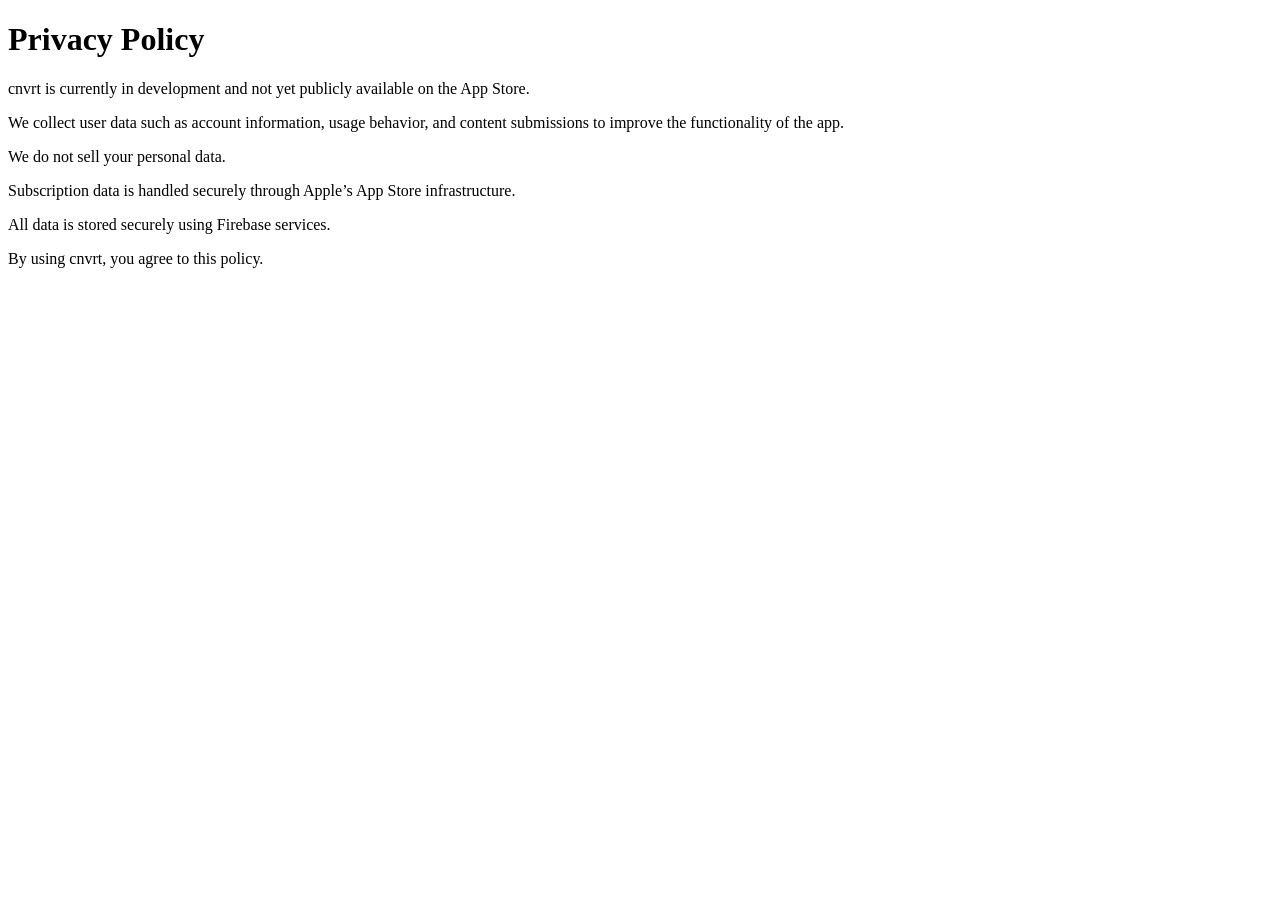
==== privacy.html @ 60baad24 "Rename Privacy.html to privacy.html" ====
<!DOCTYPE html>
<html>
<head>
	<title>Privacy Policy - cnvrt</title>
</head>
<body>
	<h1>Privacy Policy</h1>

	<p>cnvrt is currently in development and not yet publicly available on the App Store.</p>

	<p>We collect user data such as account information, usage behavior, and content submissions to improve the functionality of the app.</p>

	<p>We do not sell your personal data.</p>

	<p>Subscription data is handled securely through Apple’s App Store infrastructure.</p>

	<p>All data is stored securely using Firebase services.</p>

	<p>By using cnvrt, you agree to this policy.</p>
</body>
</html>
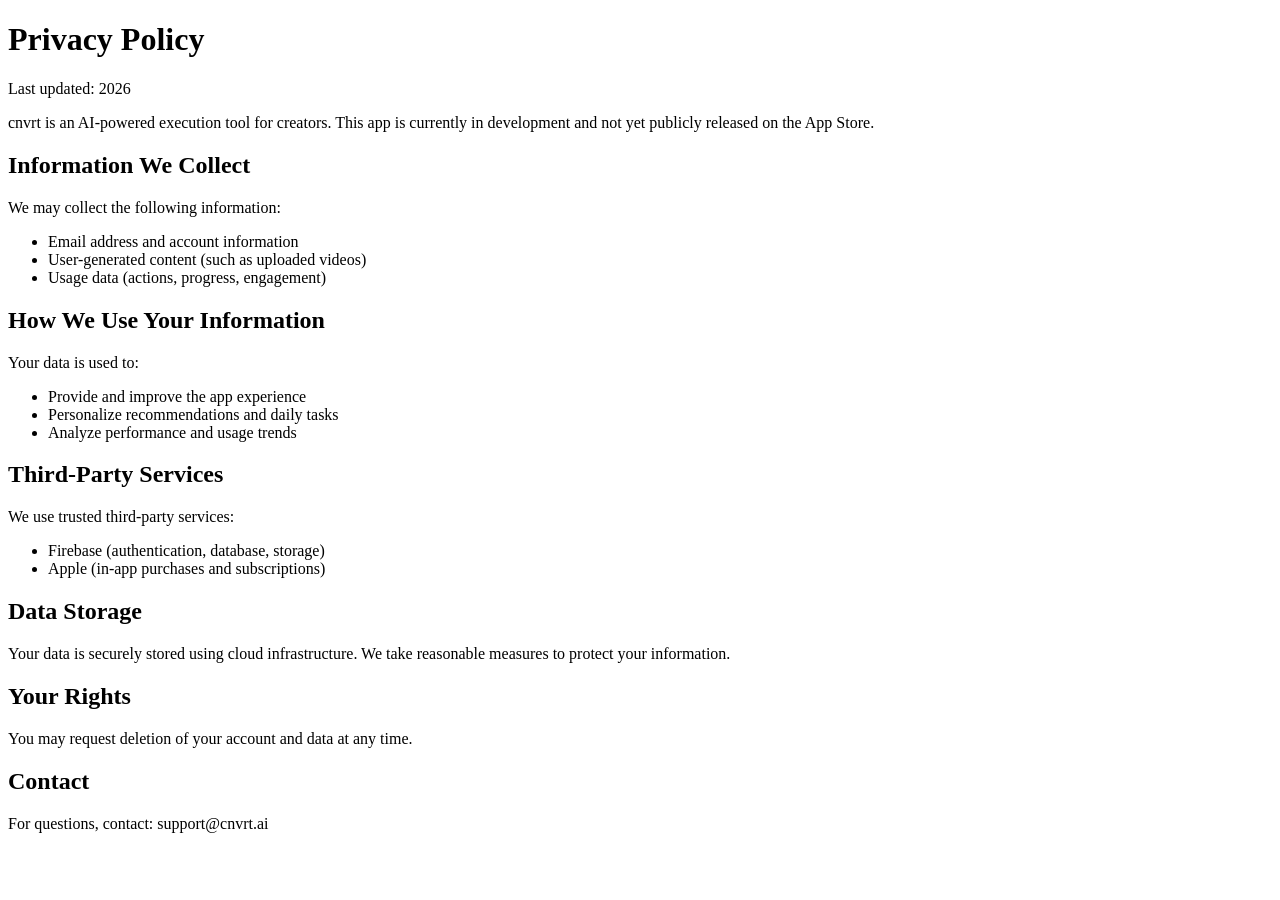
==== commit 17d4067d: "Revise privacy policy with updated information Updated the privacy policy to include more detailed i" ====
--- a/privacy.html
+++ b/privacy.html
@@ -4,18 +4,50 @@
 	<title>Privacy Policy - cnvrt</title>
 </head>
 <body>
-	<h1>Privacy Policy</h1>
 
-	<p>cnvrt is currently in development and not yet publicly available on the App Store.</p>
+<h1>Privacy Policy</h1>
 
-	<p>We collect user data such as account information, usage behavior, and content submissions to improve the functionality of the app.</p>
+<p>Last updated: 2026</p>
 
-	<p>We do not sell your personal data.</p>
+<p>cnvrt is an AI-powered execution tool for creators. This app is currently in development and not yet publicly released on the App Store.</p>
 
-	<p>Subscription data is handled securely through Apple’s App Store infrastructure.</p>
+<h2>Information We Collect</h2>
 
-	<p>All data is stored securely using Firebase services.</p>
+<p>We may collect the following information:</p>
+<ul>
+	<li>Email address and account information</li>
+	<li>User-generated content (such as uploaded videos)</li>
+	<li>Usage data (actions, progress, engagement)</li>
+</ul>
 
-	<p>By using cnvrt, you agree to this policy.</p>
+<h2>How We Use Your Information</h2>
+
+<p>Your data is used to:</p>
+<ul>
+	<li>Provide and improve the app experience</li>
+	<li>Personalize recommendations and daily tasks</li>
+	<li>Analyze performance and usage trends</li>
+</ul>
+
+<h2>Third-Party Services</h2>
+
+<p>We use trusted third-party services:</p>
+<ul>
+	<li>Firebase (authentication, database, storage)</li>
+	<li>Apple (in-app purchases and subscriptions)</li>
+</ul>
+
+<h2>Data Storage</h2>
+
+<p>Your data is securely stored using cloud infrastructure. We take reasonable measures to protect your information.</p>
+
+<h2>Your Rights</h2>
+
+<p>You may request deletion of your account and data at any time.</p>
+
+<h2>Contact</h2>
+
+<p>For questions, contact: support@cnvrt.ai</p>
+
 </body>
 </html>
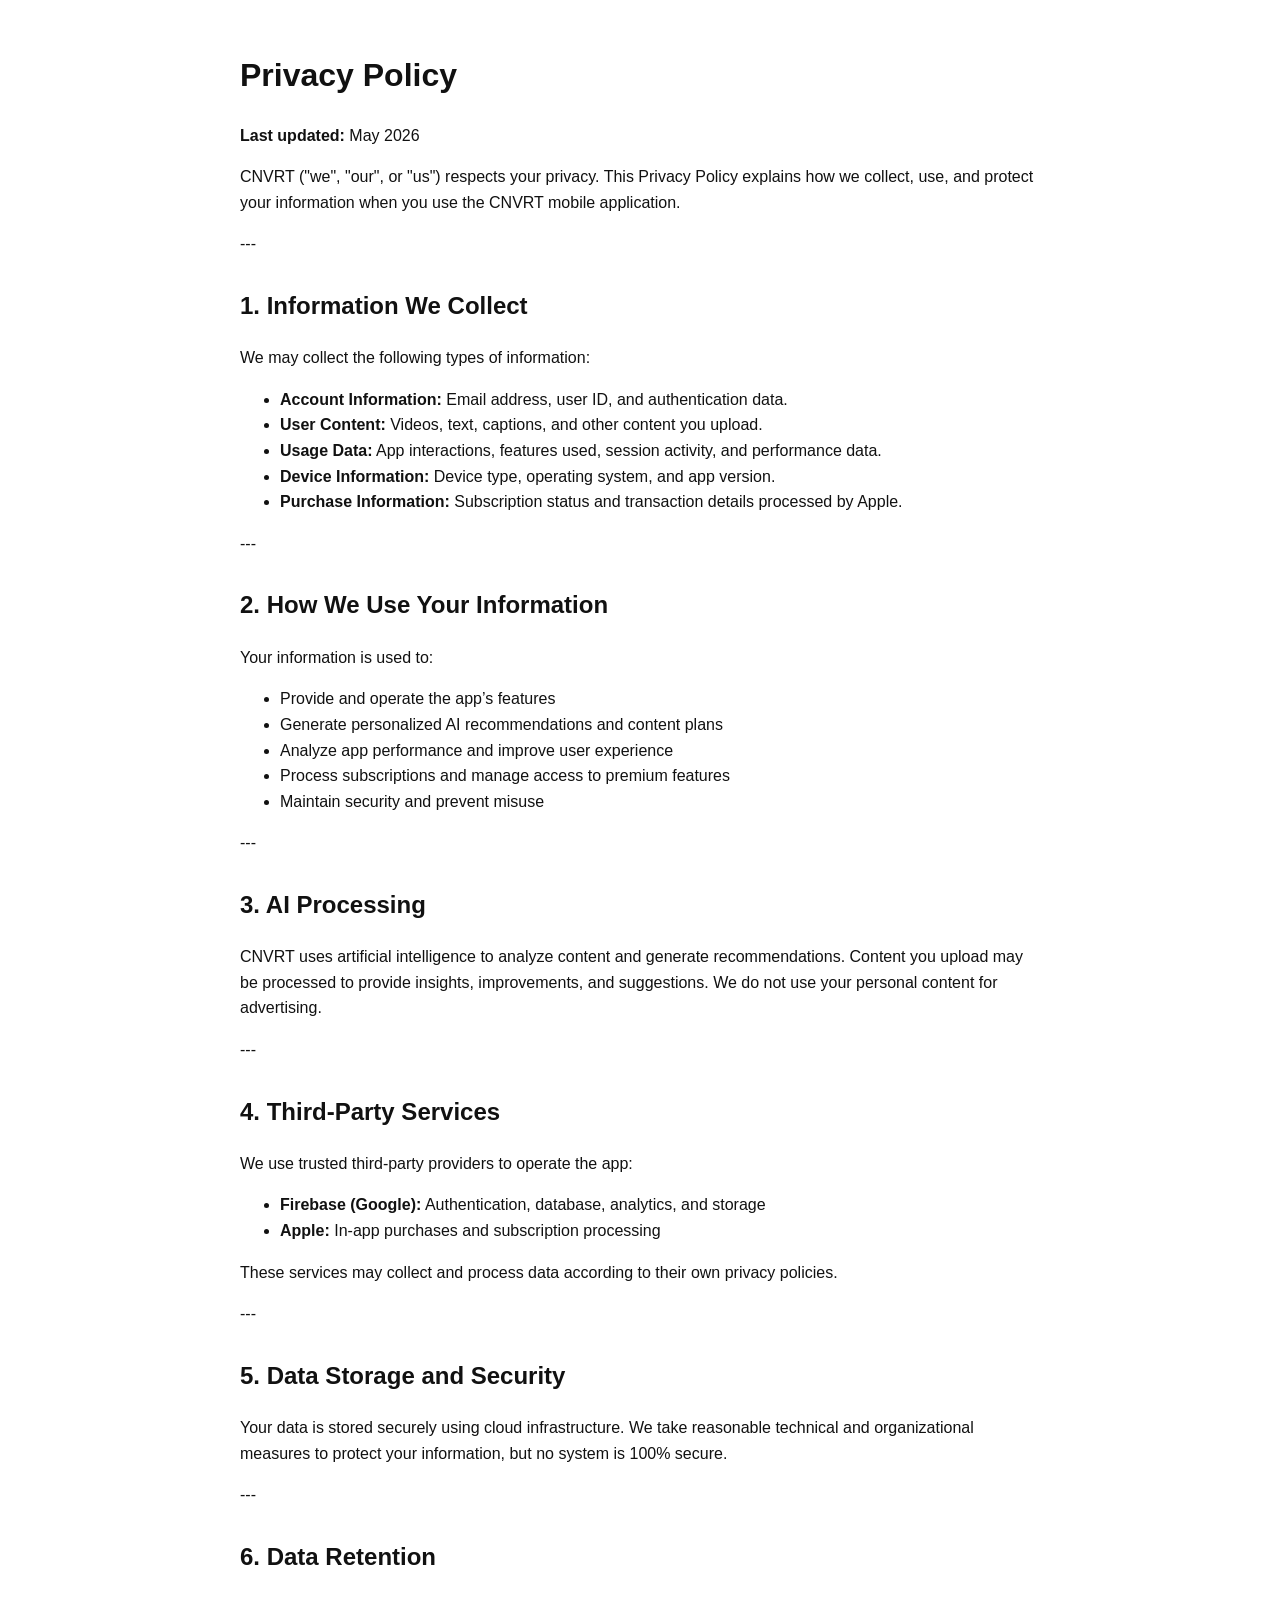
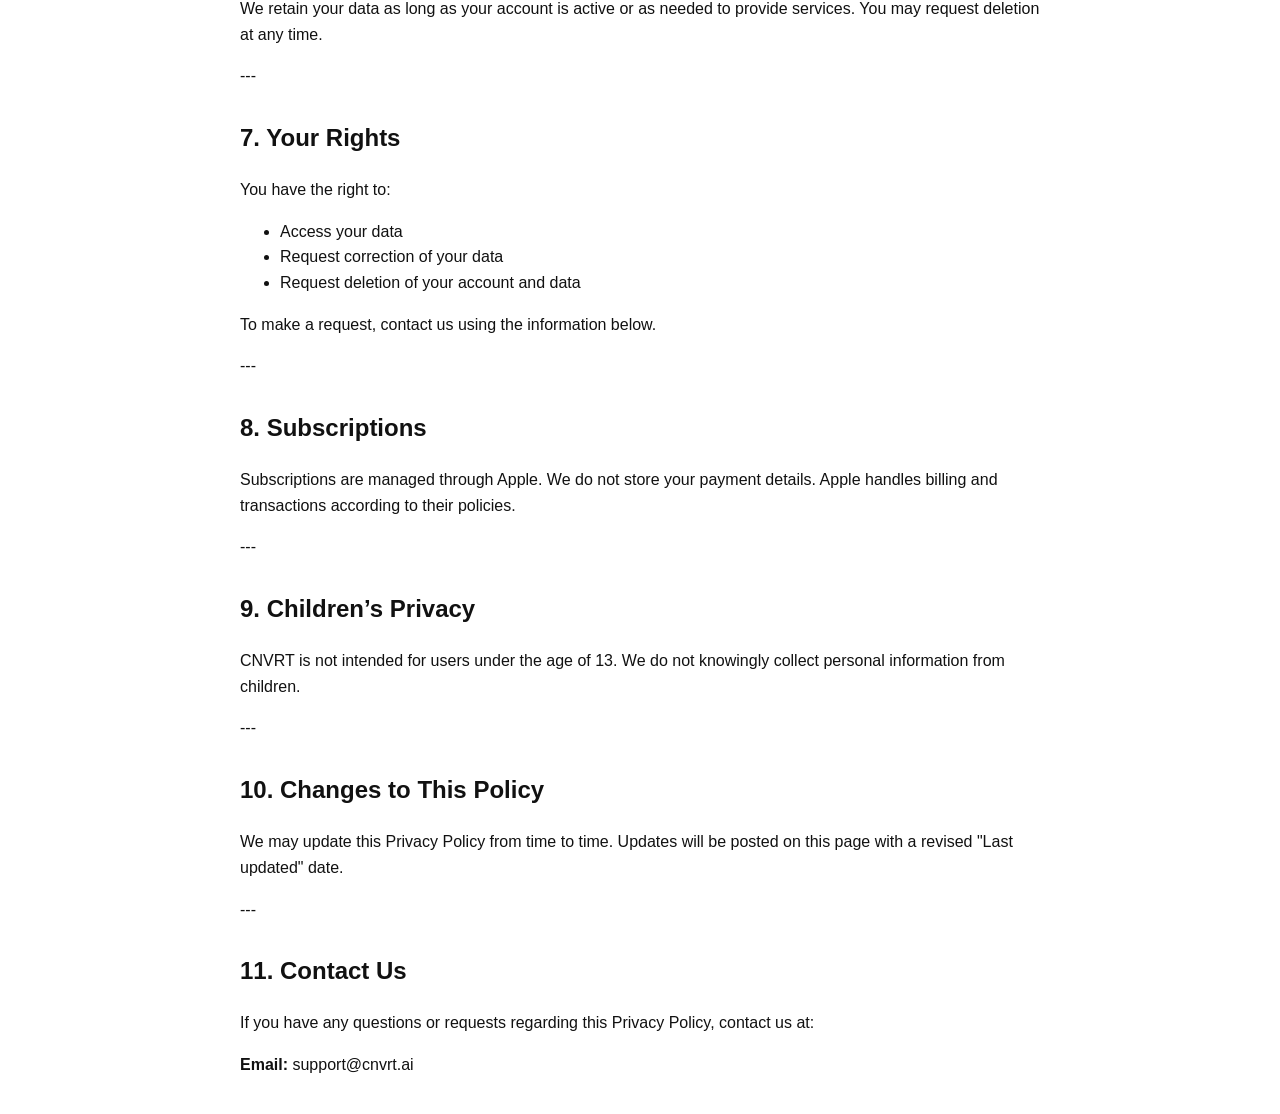
==== commit de9ab36d: "Revise privacy policy and enhance formatting Updated the privacy policy with new sections and improv" ====
--- a/privacy.html
+++ b/privacy.html
@@ -1,53 +1,128 @@
 <!DOCTYPE html>
 <html>
 <head>
-	<title>Privacy Policy - cnvrt</title>
+	<meta charset="UTF-8">
+	<title>Privacy Policy - CNVRT</title>
+	<style>
+		body {
+			font-family: -apple-system, BlinkMacSystemFont, "Segoe UI", Roboto, Helvetica, Arial, sans-serif;
+			line-height: 1.6;
+			padding: 20px;
+			max-width: 800px;
+			margin: auto;
+			color: #111;
+		}
+		h1, h2 {
+			margin-top: 30px;
+		}
+	</style>
 </head>
 <body>
 
 <h1>Privacy Policy</h1>
 
-<p>Last updated: 2026</p>
+<p><strong>Last updated:</strong> May 2026</p>
 
-<p>cnvrt is an AI-powered execution tool for creators. This app is currently in development and not yet publicly released on the App Store.</p>
+<p>CNVRT ("we", "our", or "us") respects your privacy. This Privacy Policy explains how we collect, use, and protect your information when you use the CNVRT mobile application.</p>
 
-<h2>Information We Collect</h2>
+---
 
-<p>We may collect the following information:</p>
+<h2>1. Information We Collect</h2>
+
+<p>We may collect the following types of information:</p>
+
 <ul>
-	<li>Email address and account information</li>
-	<li>User-generated content (such as uploaded videos)</li>
-	<li>Usage data (actions, progress, engagement)</li>
+	<li><strong>Account Information:</strong> Email address, user ID, and authentication data.</li>
+	<li><strong>User Content:</strong> Videos, text, captions, and other content you upload.</li>
+	<li><strong>Usage Data:</strong> App interactions, features used, session activity, and performance data.</li>
+	<li><strong>Device Information:</strong> Device type, operating system, and app version.</li>
+	<li><strong>Purchase Information:</strong> Subscription status and transaction details processed by Apple.</li>
 </ul>
 
-<h2>How We Use Your Information</h2>
+---
 
-<p>Your data is used to:</p>
+<h2>2. How We Use Your Information</h2>
+
+<p>Your information is used to:</p>
+
 <ul>
-	<li>Provide and improve the app experience</li>
-	<li>Personalize recommendations and daily tasks</li>
-	<li>Analyze performance and usage trends</li>
+	<li>Provide and operate the app’s features</li>
+	<li>Generate personalized AI recommendations and content plans</li>
+	<li>Analyze app performance and improve user experience</li>
+	<li>Process subscriptions and manage access to premium features</li>
+	<li>Maintain security and prevent misuse</li>
 </ul>
 
-<h2>Third-Party Services</h2>
+---
 
-<p>We use trusted third-party services:</p>
+<h2>3. AI Processing</h2>
+
+<p>CNVRT uses artificial intelligence to analyze content and generate recommendations. Content you upload may be processed to provide insights, improvements, and suggestions. We do not use your personal content for advertising.</p>
+
+---
+
+<h2>4. Third-Party Services</h2>
+
+<p>We use trusted third-party providers to operate the app:</p>
+
 <ul>
-	<li>Firebase (authentication, database, storage)</li>
-	<li>Apple (in-app purchases and subscriptions)</li>
+	<li><strong>Firebase (Google):</strong> Authentication, database, analytics, and storage</li>
+	<li><strong>Apple:</strong> In-app purchases and subscription processing</li>
 </ul>
 
-<h2>Data Storage</h2>
+<p>These services may collect and process data according to their own privacy policies.</p>
 
-<p>Your data is securely stored using cloud infrastructure. We take reasonable measures to protect your information.</p>
+---
 
-<h2>Your Rights</h2>
+<h2>5. Data Storage and Security</h2>
 
-<p>You may request deletion of your account and data at any time.</p>
+<p>Your data is stored securely using cloud infrastructure. We take reasonable technical and organizational measures to protect your information, but no system is 100% secure.</p>
 
-<h2>Contact</h2>
+---
 
-<p>For questions, contact: support@cnvrt.ai</p>
+<h2>6. Data Retention</h2>
+
+<p>We retain your data as long as your account is active or as needed to provide services. You may request deletion at any time.</p>
+
+---
+
+<h2>7. Your Rights</h2>
+
+<p>You have the right to:</p>
+
+<ul>
+	<li>Access your data</li>
+	<li>Request correction of your data</li>
+	<li>Request deletion of your account and data</li>
+</ul>
+
+<p>To make a request, contact us using the information below.</p>
+
+---
+
+<h2>8. Subscriptions</h2>
+
+<p>Subscriptions are managed through Apple. We do not store your payment details. Apple handles billing and transactions according to their policies.</p>
+
+---
+
+<h2>9. Children’s Privacy</h2>
+
+<p>CNVRT is not intended for users under the age of 13. We do not knowingly collect personal information from children.</p>
+
+---
+
+<h2>10. Changes to This Policy</h2>
+
+<p>We may update this Privacy Policy from time to time. Updates will be posted on this page with a revised "Last updated" date.</p>
+
+---
+
+<h2>11. Contact Us</h2>
+
+<p>If you have any questions or requests regarding this Privacy Policy, contact us at:</p>
+
+<p><strong>Email:</strong> support@cnvrt.ai</p>
 
 </body>
 </html>
